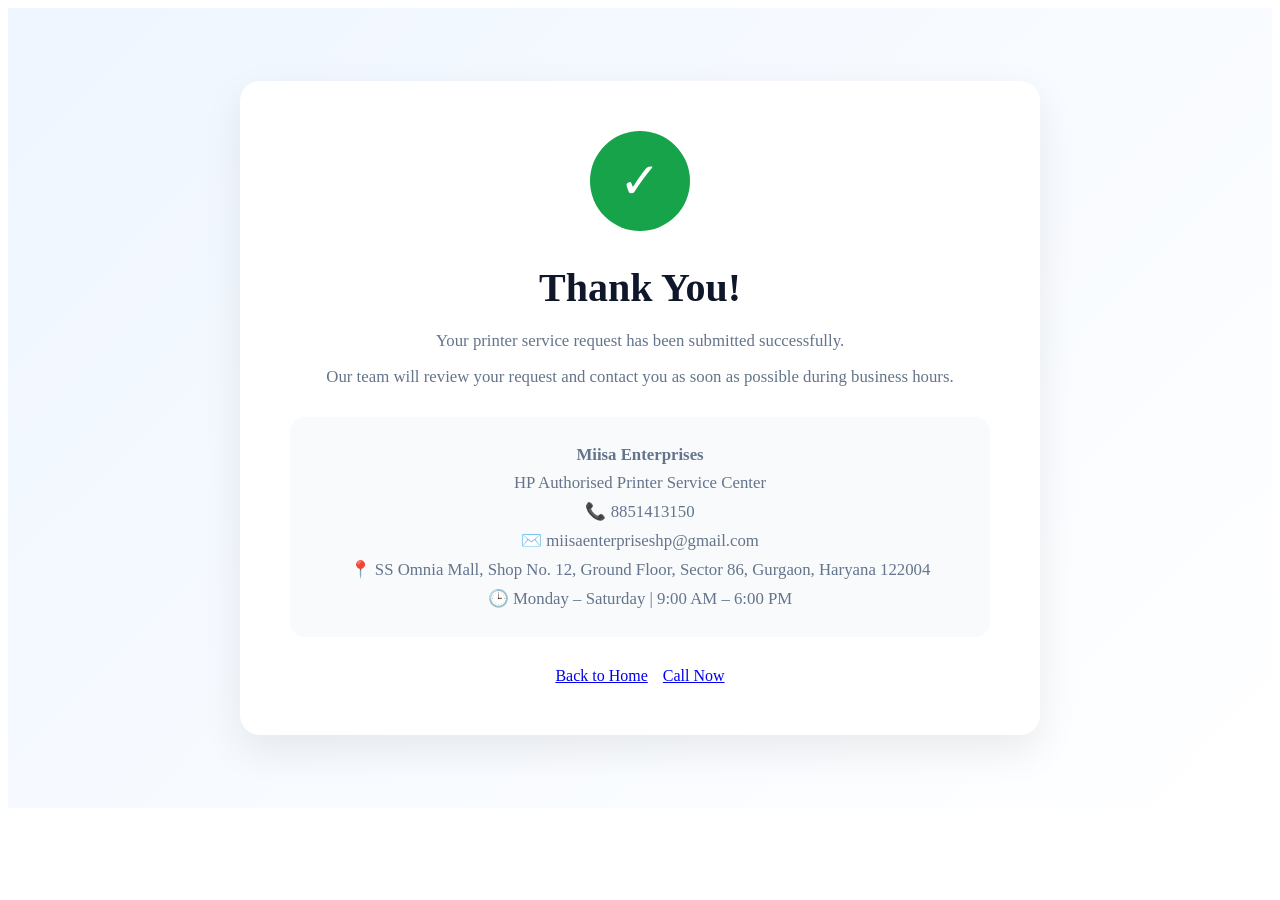
==== index.html @ 294dff26 "Add files via upload" ====
<!DOCTYPE html>
<html lang="en">

<head>

<meta charset="UTF-8">
<meta name="viewport" content="width=device-width, initial-scale=1.0">

<title>Thank You | Miisa Enterprises</title>

<meta name="description" content="Thank you for contacting Miisa Enterprises. Your service request has been received.">

<link rel="stylesheet" href="/css/style.css">

<style>

.success-section{
min-height:80vh;
display:flex;
align-items:center;
justify-content:center;
background:linear-gradient(135deg,#eff6ff,#ffffff);
padding:40px 20px;
}

.success-card{
background:#fff;
max-width:700px;
width:100%;
padding:50px;
border-radius:20px;
box-shadow:0 15px 40px rgba(0,0,0,.08);
text-align:center;
}

.success-icon{
width:100px;
height:100px;
margin:auto;
background:#16a34a;
color:#fff;
font-size:50px;
border-radius:50%;
display:flex;
align-items:center;
justify-content:center;
margin-bottom:25px;
}

.success-card h1{
font-size:2.5rem;
margin-bottom:20px;
color:#0f172a;
}

.success-card p{
font-size:1.05rem;
color:#64748b;
margin-bottom:15px;
}

.contact-box{
margin-top:30px;
padding:20px;
background:#f8fafc;
border-radius:15px;
}

.contact-box p{
margin:8px 0;
}

.action-buttons{
margin-top:30px;
display:flex;
gap:15px;
justify-content:center;
flex-wrap:wrap;
}

@media(max-width:768px){

.success-card{
padding:30px;
}

.success-card h1{
font-size:2rem;
}

}

</style>

</head>

<body>

<section class="success-section">

<div class="success-card">

<div class="success-icon">
✓
</div>

<h1>
Thank You!
</h1>

<p>
Your printer service request has been submitted successfully.
</p>

<p>
Our team will review your request and contact you as soon as possible during business hours.
</p>

<div class="contact-box">

<p>
<strong>Miisa Enterprises</strong>
</p>

<p>
HP Authorised Printer Service Center
</p>

<p>
📞 8851413150
</p>

<p>
✉️ miisaenterpriseshp@gmail.com
</p>

<p>
📍 SS Omnia Mall, Shop No. 12, Ground Floor, Sector 86, Gurgaon, Haryana 122004
</p>

<p>
🕒 Monday – Saturday | 9:00 AM – 6:00 PM
</p>

</div>

<div class="action-buttons">

<a href="/" class="btn btn-primary">
Back to Home
</a>

<a href="tel:8851413150" class="btn btn-outline">
Call Now
</a>

</div>

</div>

</section>

</body>
</html>
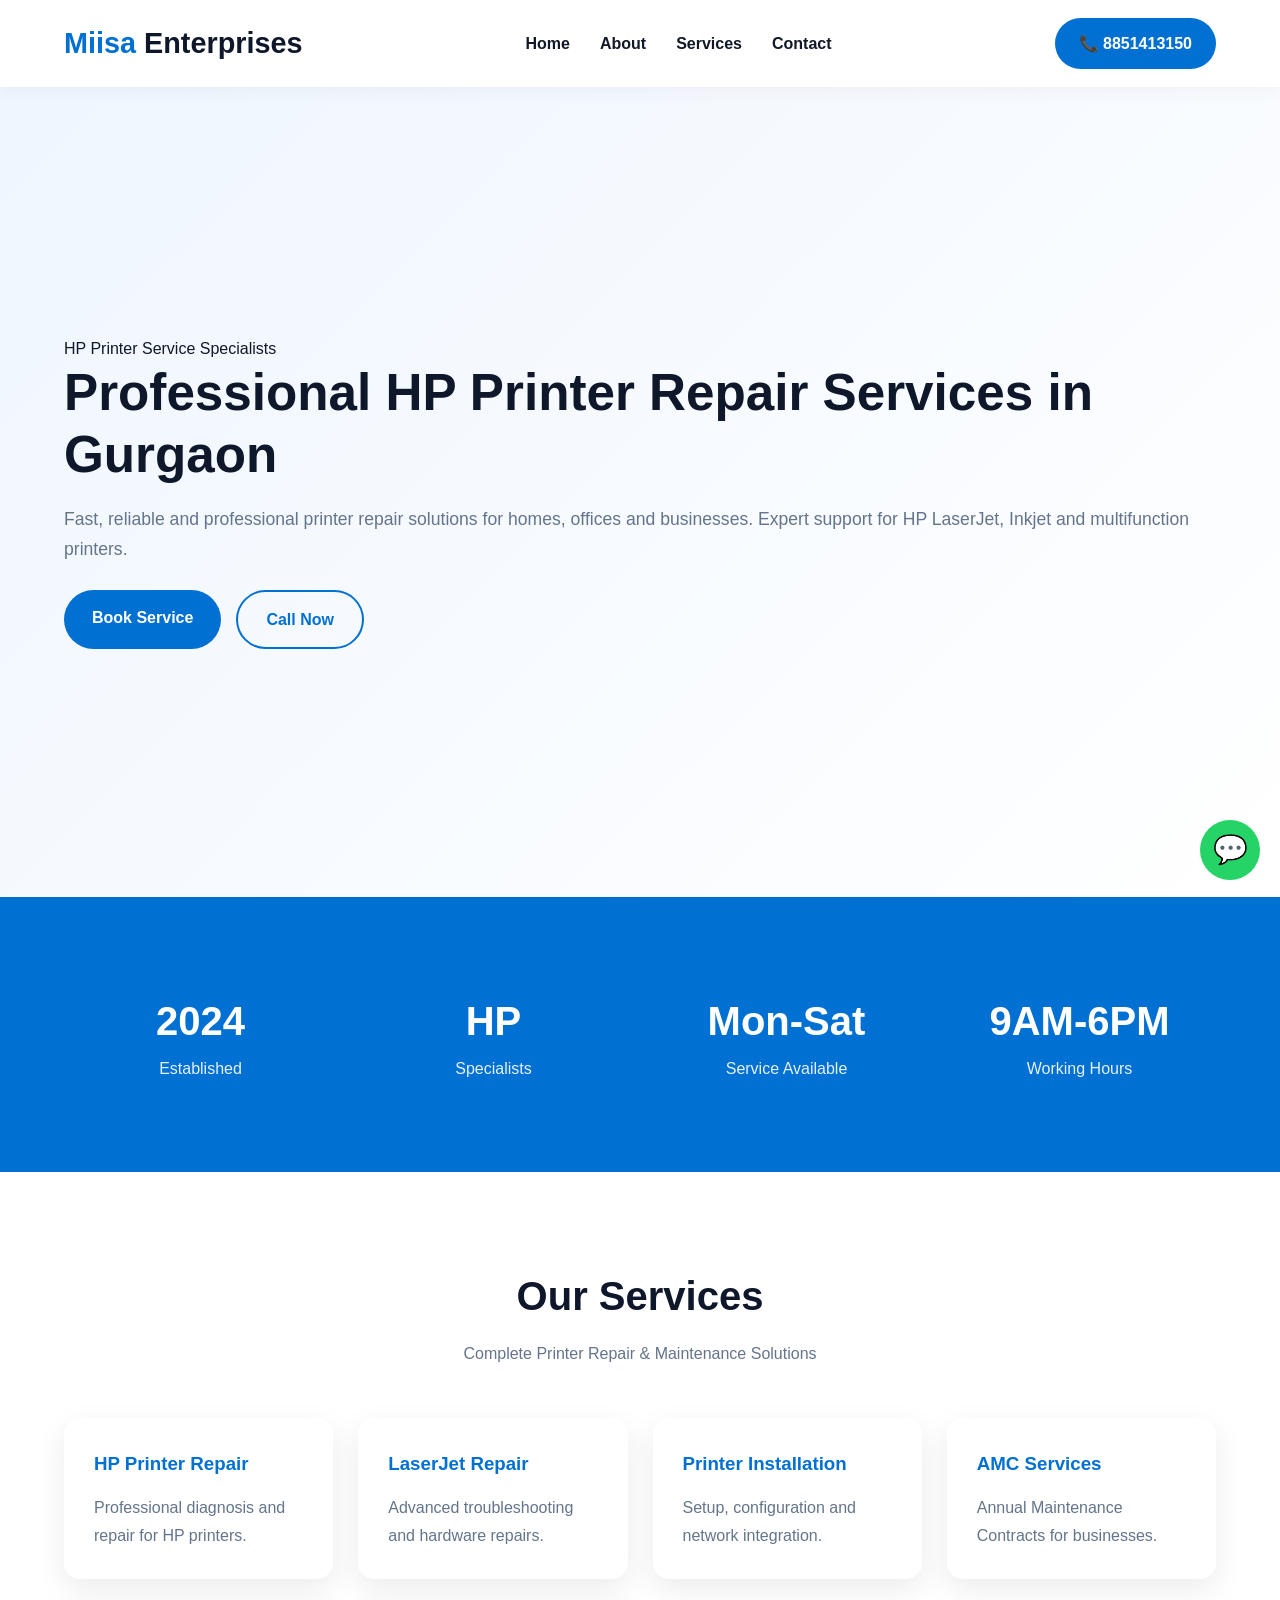
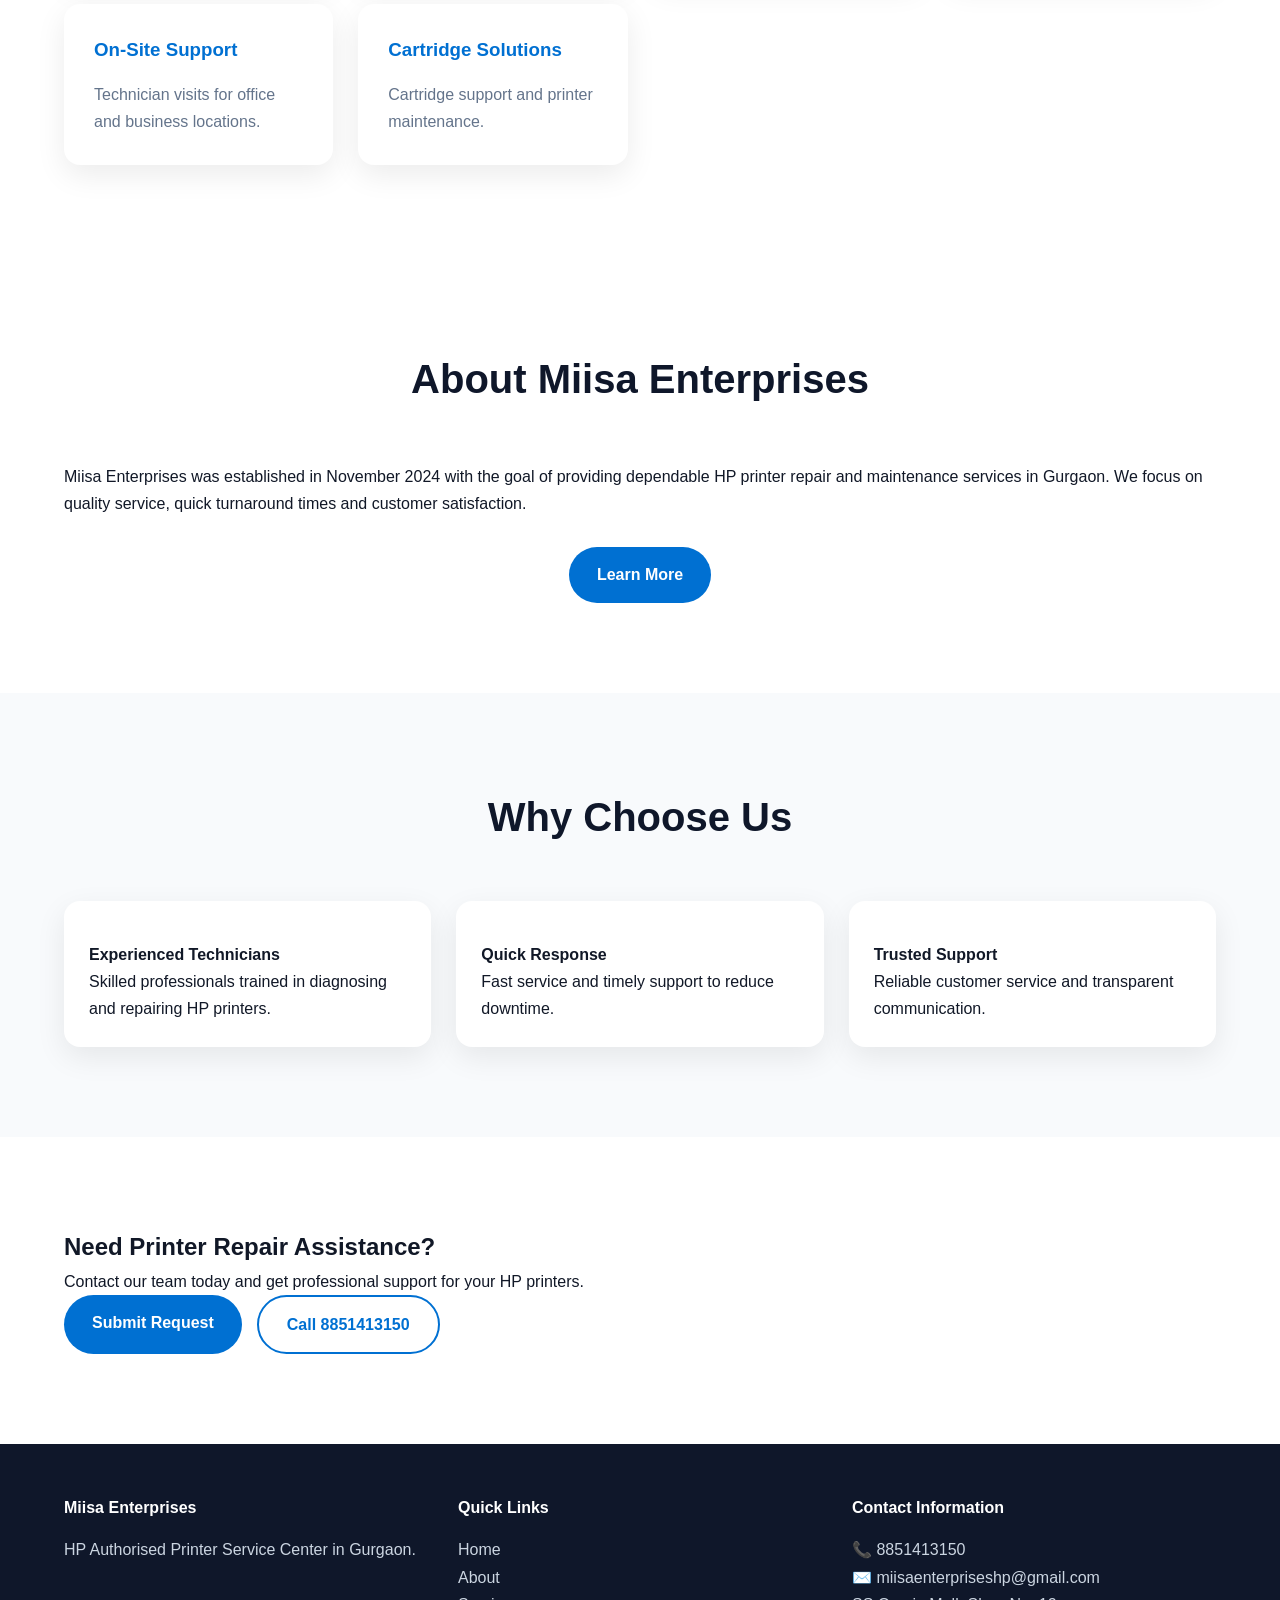
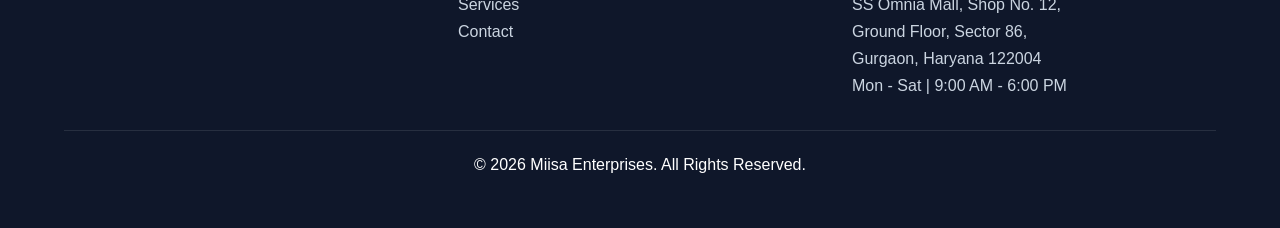
==== commit 98c2f01f: "index.html" ====
--- a/index.html
+++ b/index.html
@@ -1,153 +1,69 @@
 <!DOCTYPE html>
 <html lang="en">
-
 <head>
 
 <meta charset="UTF-8">
 <meta name="viewport" content="width=device-width, initial-scale=1.0">
 
-<title>Thank You | Miisa Enterprises</title>
-
-<meta name="description" content="Thank you for contacting Miisa Enterprises. Your service request has been received.">
+<title>Miisa Enterprises | HP Authorised Printer Service Center Gurgaon</title>
+
+<meta name="description" content="HP Authorised Printer Service Center in Gurgaon. HP Printer Repair, LaserJet Repair, AMC Services, Installation and Maintenance Support.">
 
 <link rel="stylesheet" href="/css/style.css">
 
-<style>
-
-.success-section{
-min-height:80vh;
-display:flex;
-align-items:center;
-justify-content:center;
-background:linear-gradient(135deg,#eff6ff,#ffffff);
-padding:40px 20px;
-}
-
-.success-card{
-background:#fff;
-max-width:700px;
-width:100%;
-padding:50px;
-border-radius:20px;
-box-shadow:0 15px 40px rgba(0,0,0,.08);
-text-align:center;
-}
-
-.success-icon{
-width:100px;
-height:100px;
-margin:auto;
-background:#16a34a;
-color:#fff;
-font-size:50px;
-border-radius:50%;
-display:flex;
-align-items:center;
-justify-content:center;
-margin-bottom:25px;
-}
-
-.success-card h1{
-font-size:2.5rem;
-margin-bottom:20px;
-color:#0f172a;
-}
-
-.success-card p{
-font-size:1.05rem;
-color:#64748b;
-margin-bottom:15px;
-}
-
-.contact-box{
-margin-top:30px;
-padding:20px;
-background:#f8fafc;
-border-radius:15px;
-}
-
-.contact-box p{
-margin:8px 0;
-}
-
-.action-buttons{
-margin-top:30px;
-display:flex;
-gap:15px;
-justify-content:center;
-flex-wrap:wrap;
-}
-
-@media(max-width:768px){
-
-.success-card{
-padding:30px;
-}
-
-.success-card h1{
-font-size:2rem;
-}
-
-}
-
-</style>
-
 </head>
 
 <body>
 
-<section class="success-section">
-
-<div class="success-card">
-
-<div class="success-icon">
-✓
-</div>
+<header>
+
+<div class="container">
+
+<nav class="navbar">
+
+<div class="logo">
+Miisa <span>Enterprises</span>
+</div>
+
+<ul class="nav-links">
+<li><a href="/">Home</a></li>
+<li><a href="/about/">About</a></li>
+<li><a href="/services/">Services</a></li>
+<li><a href="/contact/">Contact</a></li>
+</ul>
+
+<a href="tel:8851413150" class="call-btn">
+📞 8851413150
+</a>
+
+</nav>
+
+</div>
+
+</header>
+
+<section class="hero">
+
+<div class="container">
+
+<div class="hero-content">
+
+<span class="hero-badge">
+HP Printer Service Specialists
+</span>
 
 <h1>
-Thank You!
+Professional HP Printer Repair Services in Gurgaon
 </h1>
 
 <p>
-Your printer service request has been submitted successfully.
-</p>
-
-<p>
-Our team will review your request and contact you as soon as possible during business hours.
-</p>
-
-<div class="contact-box">
-
-<p>
-<strong>Miisa Enterprises</strong>
-</p>
-
-<p>
-HP Authorised Printer Service Center
-</p>
-
-<p>
-📞 8851413150
-</p>
-
-<p>
-✉️ miisaenterpriseshp@gmail.com
-</p>
-
-<p>
-📍 SS Omnia Mall, Shop No. 12, Ground Floor, Sector 86, Gurgaon, Haryana 122004
-</p>
-
-<p>
-🕒 Monday – Saturday | 9:00 AM – 6:00 PM
-</p>
-
-</div>
-
-<div class="action-buttons">
-
-<a href="/" class="btn btn-primary">
-Back to Home
+Fast, reliable and professional printer repair solutions for homes, offices and businesses. Expert support for HP LaserJet, Inkjet and multifunction printers.
+</p>
+
+<div class="hero-buttons">
+
+<a href="/contact/" class="btn btn-primary">
+Book Service
 </a>
 
 <a href="tel:8851413150" class="btn btn-outline">
@@ -158,7 +74,276 @@
 
 </div>
 
-</section>
+</div>
+
+</section>
+
+<section class="stats">
+
+<div class="container">
+
+<div class="stats-grid">
+
+<div class="stat">
+<h3>2024</h3>
+<p>Established</p>
+</div>
+
+<div class="stat">
+<h3>HP</h3>
+<p>Specialists</p>
+</div>
+
+<div class="stat">
+<h3>Mon-Sat</h3>
+<p>Service Available</p>
+</div>
+
+<div class="stat">
+<h3>9AM-6PM</h3>
+<p>Working Hours</p>
+</div>
+
+</div>
+
+</div>
+
+</section>
+
+<section>
+
+<div class="container">
+
+<div class="section-title">
+
+<h2>
+Our Services
+</h2>
+
+<p>
+Complete Printer Repair & Maintenance Solutions
+</p>
+
+</div>
+
+<div class="services-grid">
+
+<div class="service-card">
+<h3>HP Printer Repair</h3>
+<p>Professional diagnosis and repair for HP printers.</p>
+</div>
+
+<div class="service-card">
+<h3>LaserJet Repair</h3>
+<p>Advanced troubleshooting and hardware repairs.</p>
+</div>
+
+<div class="service-card">
+<h3>Printer Installation</h3>
+<p>Setup, configuration and network integration.</p>
+</div>
+
+<div class="service-card">
+<h3>AMC Services</h3>
+<p>Annual Maintenance Contracts for businesses.</p>
+</div>
+
+<div class="service-card">
+<h3>On-Site Support</h3>
+<p>Technician visits for office and business locations.</p>
+</div>
+
+<div class="service-card">
+<h3>Cartridge Solutions</h3>
+<p>Cartridge support and printer maintenance.</p>
+</div>
+
+</div>
+
+</div>
+
+</section>
+
+<section class="about-section">
+
+<div class="container">
+
+<div class="section-title">
+
+<h2>
+About Miisa Enterprises
+</h2>
+
+</div>
+
+<p class="center-text">
+
+Miisa Enterprises was established in November 2024 with the goal of providing dependable HP printer repair and maintenance services in Gurgaon. We focus on quality service, quick turnaround times and customer satisfaction.
+
+</p>
+
+<div style="text-align:center;margin-top:30px;">
+
+<a href="/about/" class="btn btn-primary">
+Learn More
+</a>
+
+</div>
+
+</div>
+
+</section>
+
+<section class="testimonials">
+
+<div class="container">
+
+<div class="section-title">
+
+<h2>
+Why Choose Us
+</h2>
+
+</div>
+
+<div class="testimonial-grid">
+
+<div class="testimonial">
+
+<h4>Experienced Technicians</h4>
+
+<p>
+Skilled professionals trained in diagnosing and repairing HP printers.
+</p>
+
+</div>
+
+<div class="testimonial">
+
+<h4>Quick Response</h4>
+
+<p>
+Fast service and timely support to reduce downtime.
+</p>
+
+</div>
+
+<div class="testimonial">
+
+<h4>Trusted Support</h4>
+
+<p>
+Reliable customer service and transparent communication.
+</p>
+
+</div>
+
+</div>
+
+</div>
+
+</section>
+
+<section class="contact-cta">
+
+<div class="container">
+
+<h2>
+Need Printer Repair Assistance?
+</h2>
+
+<p>
+Contact our team today and get professional support for your HP printers.
+</p>
+
+<div class="hero-buttons">
+
+<a href="/contact/" class="btn btn-primary">
+Submit Request
+</a>
+
+<a href="tel:8851413150" class="btn btn-outline">
+Call 8851413150
+</a>
+
+</div>
+
+</div>
+
+</section>
+
+<footer>
+
+<div class="container">
+
+<div class="footer-grid">
+
+<div>
+
+<h4>
+Miisa Enterprises
+</h4>
+
+<p>
+HP Authorised Printer Service Center in Gurgaon.
+</p>
+
+</div>
+
+<div>
+
+<h4>
+Quick Links
+</h4>
+
+<p><a href="/">Home</a></p>
+<p><a href="/about/">About</a></p>
+<p><a href="/services/">Services</a></p>
+<p><a href="/contact/">Contact</a></p>
+
+</div>
+
+<div>
+
+<h4>
+Contact Information
+</h4>
+
+<p>📞 8851413150</p>
+<p>✉️ miisaenterpriseshp@gmail.com</p>
+
+<p>
+SS Omnia Mall, Shop No. 12,<br>
+Ground Floor, Sector 86,<br>
+Gurgaon, Haryana 122004
+</p>
+
+<p>
+Mon - Sat | 9:00 AM - 6:00 PM
+</p>
+
+</div>
+
+</div>
+
+<div class="copyright">
+
+© 2026 Miisa Enterprises. All Rights Reserved.
+
+</div>
+
+</div>
+
+</footer>
+
+<a
+class="whatsapp"
+href="https://wa.me/918851413150"
+target="_blank">
+💬
+</a>
+
+<script src="/js/script.js"></script>
 
 </body>
-</html>+</html>
--- a/css/style.css
+++ b/css/style.css
@@ -0,0 +1,460 @@
+/* ==========================
+   MIISA ENTERPRISES
+   PREMIUM WEBSITE STYLES
+========================== */
+
+:root{
+    --primary:#0070d2;
+    --secondary:#0056a6;
+    --dark:#0f172a;
+    --light:#f8fafc;
+    --white:#ffffff;
+    --gray:#64748b;
+    --border:#e2e8f0;
+    --success:#16a34a;
+    --shadow:0 10px 30px rgba(0,0,0,.08);
+    --radius:16px;
+}
+
+*{
+    margin:0;
+    padding:0;
+    box-sizing:border-box;
+}
+
+html{
+    scroll-behavior:smooth;
+}
+
+body{
+    font-family:Segoe UI,Arial,sans-serif;
+    background:#fff;
+    color:#111827;
+    line-height:1.7;
+}
+
+.container{
+    width:90%;
+    max-width:1200px;
+    margin:auto;
+}
+
+/* NAVBAR */
+
+header{
+    position:sticky;
+    top:0;
+    z-index:999;
+    background:#fff;
+    box-shadow:0 2px 20px rgba(0,0,0,.05);
+}
+
+.navbar{
+    display:flex;
+    justify-content:space-between;
+    align-items:center;
+    padding:18px 0;
+}
+
+.logo{
+    font-size:1.8rem;
+    font-weight:700;
+    color:var(--primary);
+}
+
+.logo span{
+    color:var(--dark);
+}
+
+.nav-links{
+    display:flex;
+    list-style:none;
+    gap:30px;
+}
+
+.nav-links a{
+    text-decoration:none;
+    color:#111827;
+    font-weight:600;
+    transition:.3s;
+}
+
+.nav-links a:hover{
+    color:var(--primary);
+}
+
+.call-btn{
+    background:var(--primary);
+    color:#fff;
+    padding:12px 24px;
+    border-radius:50px;
+    text-decoration:none;
+    font-weight:600;
+    transition:.3s;
+}
+
+.call-btn:hover{
+    background:var(--secondary);
+}
+
+/* HERO */
+
+.hero{
+    min-height:90vh;
+    display:flex;
+    align-items:center;
+    background:linear-gradient(
+    135deg,
+    #eff6ff,
+    #ffffff
+    );
+}
+
+.hero-grid{
+    display:grid;
+    grid-template-columns:1fr 1fr;
+    gap:50px;
+    align-items:center;
+}
+
+.hero h1{
+    font-size:3.2rem;
+    line-height:1.2;
+    margin-bottom:20px;
+    color:var(--dark);
+}
+
+.hero p{
+    color:var(--gray);
+    margin-bottom:25px;
+    font-size:1.1rem;
+}
+
+.hero-buttons{
+    display:flex;
+    gap:15px;
+    flex-wrap:wrap;
+}
+
+.btn{
+    display:inline-block;
+    padding:14px 28px;
+    border-radius:50px;
+    text-decoration:none;
+    font-weight:600;
+    transition:.3s;
+}
+
+.btn-primary{
+    background:var(--primary);
+    color:white;
+}
+
+.btn-primary:hover{
+    background:var(--secondary);
+}
+
+.btn-outline{
+    border:2px solid var(--primary);
+    color:var(--primary);
+}
+
+.btn-outline:hover{
+    background:var(--primary);
+    color:#fff;
+}
+
+.hero-image{
+    text-align:center;
+}
+
+.hero-image img{
+    width:100%;
+    max-width:500px;
+}
+
+/* SECTION */
+
+section{
+    padding:90px 0;
+}
+
+.section-title{
+    text-align:center;
+    margin-bottom:50px;
+}
+
+.section-title h2{
+    font-size:2.5rem;
+    margin-bottom:10px;
+    color:var(--dark);
+}
+
+.section-title p{
+    color:var(--gray);
+}
+
+/* SERVICES */
+
+.services-grid{
+    display:grid;
+    grid-template-columns:repeat(auto-fit,minmax(250px,1fr));
+    gap:25px;
+}
+
+.service-card{
+    background:#fff;
+    border-radius:var(--radius);
+    padding:30px;
+    box-shadow:var(--shadow);
+    transition:.3s;
+}
+
+.service-card:hover{
+    transform:translateY(-8px);
+}
+
+.service-card h3{
+    margin-bottom:15px;
+    color:var(--primary);
+}
+
+.service-card p{
+    color:var(--gray);
+}
+
+/* ABOUT */
+
+.about-grid{
+    display:grid;
+    grid-template-columns:1fr 1fr;
+    gap:50px;
+    align-items:center;
+}
+
+.about-image img{
+    width:100%;
+    border-radius:20px;
+}
+
+.about-content h2{
+    margin-bottom:20px;
+    font-size:2.4rem;
+}
+
+.about-content p{
+    color:var(--gray);
+    margin-bottom:15px;
+}
+
+/* STATS */
+
+.stats{
+    background:var(--primary);
+    color:#fff;
+}
+
+.stats-grid{
+    display:grid;
+    grid-template-columns:repeat(auto-fit,minmax(200px,1fr));
+    gap:20px;
+    text-align:center;
+}
+
+.stat h3{
+    font-size:2.5rem;
+}
+
+.stat p{
+    opacity:.9;
+}
+
+/* TESTIMONIALS */
+
+.testimonials{
+    background:#f8fafc;
+}
+
+.testimonial-grid{
+    display:grid;
+    grid-template-columns:repeat(auto-fit,minmax(300px,1fr));
+    gap:25px;
+}
+
+.testimonial{
+    background:#fff;
+    padding:25px;
+    border-radius:var(--radius);
+    box-shadow:var(--shadow);
+}
+
+.testimonial h4{
+    margin-top:15px;
+}
+
+/* FAQ */
+
+.faq-item{
+    background:#fff;
+    margin-bottom:15px;
+    border-radius:12px;
+    padding:20px;
+    box-shadow:var(--shadow);
+}
+
+.faq-item h4{
+    margin-bottom:10px;
+}
+
+/* CONTACT FORM */
+
+.contact-grid{
+    display:grid;
+    grid-template-columns:1fr 1fr;
+    gap:40px;
+}
+
+.contact-info{
+    background:#f8fafc;
+    padding:35px;
+    border-radius:20px;
+}
+
+.contact-info h3{
+    margin-bottom:20px;
+}
+
+.contact-info p{
+    margin-bottom:12px;
+}
+
+.contact-form{
+    background:#fff;
+    padding:35px;
+    border-radius:20px;
+    box-shadow:var(--shadow);
+}
+
+.contact-form input,
+.contact-form select,
+.contact-form textarea{
+    width:100%;
+    padding:15px;
+    margin-bottom:15px;
+    border:1px solid var(--border);
+    border-radius:10px;
+    outline:none;
+}
+
+.contact-form button{
+    width:100%;
+    border:none;
+    background:var(--primary);
+    color:#fff;
+    padding:15px;
+    border-radius:10px;
+    font-size:16px;
+    cursor:pointer;
+}
+
+.contact-form button:hover{
+    background:var(--secondary);
+}
+
+/* FOOTER */
+
+footer{
+    background:var(--dark);
+    color:#fff;
+    padding:50px 0;
+}
+
+.footer-grid{
+    display:grid;
+    grid-template-columns:repeat(auto-fit,minmax(250px,1fr));
+    gap:30px;
+}
+
+.footer-grid h4{
+    margin-bottom:15px;
+}
+
+.footer-grid p,
+.footer-grid a{
+    color:#cbd5e1;
+    text-decoration:none;
+}
+
+.copyright{
+    text-align:center;
+    margin-top:30px;
+    border-top:1px solid rgba(255,255,255,.1);
+    padding-top:20px;
+}
+
+/* WHATSAPP */
+
+.whatsapp{
+    position:fixed;
+    bottom:20px;
+    right:20px;
+    width:60px;
+    height:60px;
+    border-radius:50%;
+    background:#25D366;
+    display:flex;
+    justify-content:center;
+    align-items:center;
+    color:#fff;
+    font-size:28px;
+    text-decoration:none;
+    z-index:999;
+}
+
+/* RESPONSIVE */
+
+@media(max-width:992px){
+
+.hero-grid,
+.about-grid,
+.contact-grid{
+grid-template-columns:1fr;
+}
+
+.hero{
+text-align:center;
+}
+
+.hero h1{
+font-size:2.4rem;
+}
+
+.hero-buttons{
+justify-content:center;
+}
+
+}
+
+@media(max-width:768px){
+
+.navbar{
+flex-direction:column;
+gap:15px;
+}
+
+.nav-links{
+flex-wrap:wrap;
+justify-content:center;
+gap:15px;
+}
+
+.section-title h2{
+font-size:2rem;
+}
+
+.hero h1{
+font-size:2rem;
+}
+
+}
+
